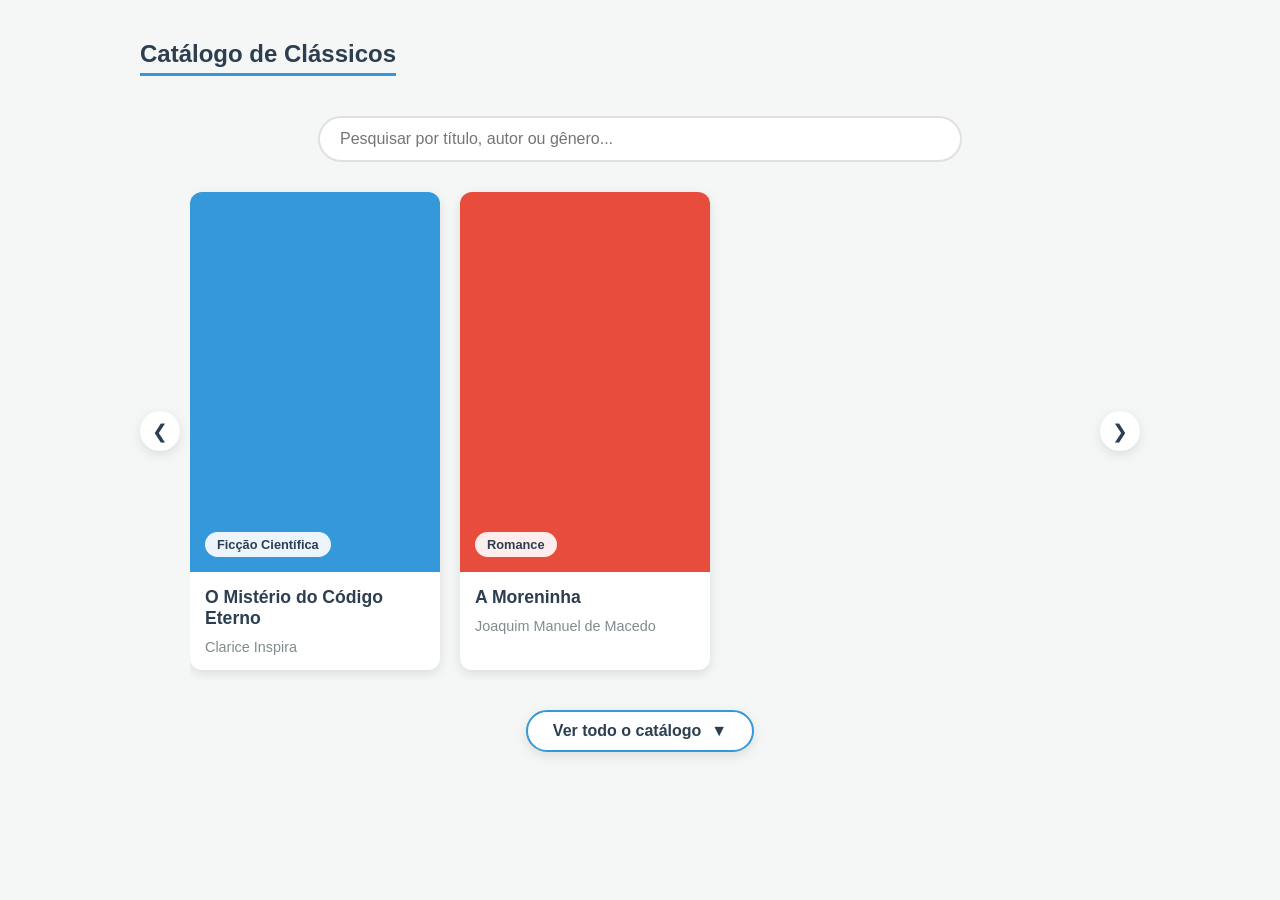
==== WEB3/index.html @ 163dcc1c "Implement search bar, favorites system and update docs - Added pill-shaped search bar to Index views" ====
<!DOCTYPE html>
<html lang="pt-br">
<head>
    <meta charset="UTF-8">
    <meta name="viewport" content="width=device-width, initial-scale=1.0">
    <title>Catálogo de Clássicos - Biblioteca</title>
    <link rel="stylesheet" href="Livro/style.css">
    <style>
        .autor-link-hover {
            transition: color 0.2s;
            cursor: pointer;
            color: #7f8c8d;
        }
        .autor-link-hover:hover {
            color: var(--primary);
            text-decoration: underline;
        }
        .search-container {
            margin-bottom: 20px;
            display: flex;
            justify-content: center;
        }
        .search-input {
            width: 100%;
            max-width: 600px;
            padding: 12px 20px;
            border: 2px solid #e0e0e0;
            border-radius: 30px; /* Pill-shaped design */
            font-size: 1rem;
            outline: none;
            transition: border-color 0.3s ease, box-shadow 0.3s ease;
        }
        .search-input:focus {
            border-color: var(--primary);
            box-shadow: 0 0 8px rgba(44, 62, 80, 0.2);
        }
        /* Estilos do index que faltam no Livro/style.css */
        .carousel-container { position: relative; padding: 0 50px; margin-bottom: 30px; }
        .livros-grid { display: flex; overflow-x: auto; gap: 20px; padding: 10px 0; scroll-behavior: smooth; }
        .livros-grid.expandido { flex-wrap: wrap; overflow-x: visible; }
        .livros-grid::-webkit-scrollbar { display: none; }
        .livro-card { flex: 0 0 250px; background: var(--white); border-radius: 12px; overflow: hidden; box-shadow: var(--shadow); transition: transform 0.3s; }
        .livro-card:hover { transform: translateY(-5px); }
        .livro-capa-placeholder { height: 350px; position: relative; display: flex; align-items: flex-end; padding: 15px; }
        .genero-tag { background: rgba(255,255,255,0.9); padding: 5px 12px; border-radius: 20px; font-size: 0.8rem; font-weight: bold; color: var(--primary); }
        .livro-info { padding: 15px; }
        .livro-info h4 { margin: 0 0 10px 0; font-size: 1.1rem; }
        .livro-info p { margin: 0; font-size: 0.9rem; color: var(--text-muted); }
        .nav-btn { position: absolute; top: 50%; transform: translateY(-50%); background: var(--white); border: none; border-radius: 50%; width: 40px; height: 40px; box-shadow: var(--shadow); cursor: pointer; font-size: 1.2rem; color: var(--primary); display: flex; align-items: center; justify-content: center; z-index: 10; }
        .nav-btn.left { left: 0; }
        .nav-btn.right { right: 0; }
        .nav-btn.escondido { display: none; }
        .expand-container { text-align: center; margin: 30px 0; }
        .expand-btn { background: var(--white); color: var(--primary); border: 2px solid var(--accent); padding: 10px 25px; border-radius: 25px; font-size: 1rem; font-weight: bold; cursor: pointer; transition: all 0.3s; display: inline-flex; align-items: center; gap: 10px; }
        .expand-btn:hover { background: var(--accent); color: var(--white); transform: translateY(-2px); }
        .expand-icon { transition: transform 0.3s; }
        .expand-icon.rodado { transform: rotate(180deg); }
    </style>
</head>
<body>

<div class="page-wrapper">
    <section class="biblioteca-header">
        <h2>Catálogo de Clássicos</h2>
    </section>

    <div class="search-container">
        <input type="text" id="searchInput" class="search-input" placeholder="Pesquisar por título, autor ou gênero..." oninput="filtrarLivros()" />
    </div>

    <div class="carousel-container">
        <button class="nav-btn left" onclick="scrollGrid(-1)">&#10094;</button>

        <div class="livros-grid" id="livrosGrid">
            <!-- Mock items for prototype -->
            <div class="livro-card">
                <a href="Livro/index.html" class="livro-card-link" style="text-decoration: none; color: inherit; flex-grow: 1; display: flex; flex-direction: column;">
                    <div class="livro-capa-placeholder" style="background-color: #3498db;">
                        <span class="genero-tag">Ficção Científica</span>
                    </div>
                    <div class="livro-info">
                        <h4>O Mistério do Código Eterno</h4>
                        <div onclick="abrirAutor(event, 'Clarice Inspira')">
                            <p class="autor-link-hover">Clarice Inspira</p>
                        </div>
                    </div>
                </a>
            </div>

            <div class="livro-card">
                <a href="Livro/index.html" class="livro-card-link" style="text-decoration: none; color: inherit; flex-grow: 1; display: flex; flex-direction: column;">
                    <div class="livro-capa-placeholder" style="background-color: #e74c3c;">
                        <span class="genero-tag">Romance</span>
                    </div>
                    <div class="livro-info">
                        <h4>A Moreninha</h4>
                        <div onclick="abrirAutor(event, 'Joaquim Manuel de Macedo')">
                            <p class="autor-link-hover">Joaquim Manuel de Macedo</p>
                        </div>
                    </div>
                </a>
            </div>
        </div>

        <button class="nav-btn right" onclick="scrollGrid(1)">&#10095;</button>
    </div>

    <div class="expand-container">
        <button class="expand-btn" id="expandBtn" onclick="toggleExpand()" aria-label="Expandir catálogo" aria-expanded="false">
            <span id="expandBtnText">Ver todo o catálogo</span>
            <span id="expandBtnIcon" class="expand-icon">&#x25BC;</span>
        </button>
    </div>

</div>

<script>
    function scrollGrid(direction) {
        const grid = document.getElementById('livrosGrid');
        const scrollAmount = 300;
        grid.scrollBy({ left: direction * scrollAmount, behavior: 'smooth' });
    }

    function toggleExpand() {
        const grid = document.getElementById('livrosGrid');
        const btn = document.getElementById('expandBtn');
        const navBtns = document.querySelectorAll('.nav-btn');
        const btnIcon = document.getElementById('expandBtnIcon');

        grid.classList.toggle('expandido');
        btnIcon.classList.toggle('rodado');

        navBtns.forEach(navBtn => navBtn.classList.toggle('escondido'));

        const btnText = document.getElementById('expandBtnText');
        if (grid.classList.contains('expandido')) {
            btn.setAttribute('aria-expanded', 'true');
            btn.setAttribute('aria-label', 'Recolher catálogo');
            btnText.innerText = "Recolher catálogo";
        } else {
            btn.setAttribute('aria-expanded', 'false');
            btn.setAttribute('aria-label', 'Expandir catálogo');
            btnText.innerText = "Ver todo o catálogo";
        }
    }

    function filtrarLivros() {
        const input = document.getElementById('searchInput');
        const filter = input.value.toLowerCase();
        const cards = document.querySelectorAll('.livro-card');

        cards.forEach(card => {
            const titulo = card.querySelector('h4').textContent.toLowerCase();
            const autor = card.querySelector('.autor-link-hover').textContent.toLowerCase();
            const genero = card.querySelector('.genero-tag').textContent.toLowerCase();

            if (titulo.includes(filter) || autor.includes(filter) || genero.includes(filter)) {
                card.style.display = 'flex';
            } else {
                card.style.display = 'none';
            }
        });
    }

    function abrirAutor(event, nomeAutor) {
        event.stopPropagation();
        event.preventDefault();
        window.location.href = 'Autor/index.html';
    }
</script>
</body>
</html>
---- WEB3/Livro/style.css ----
/* Variáveis baseadas no seu biblioteca.css */
:root {
    --primary: #2c3e50;
    --accent: #3498db;
    --bg-light: #f4f7f6;
    --white: #ffffff;
    --shadow: 0 4px 12px rgba(0,0,0,0.1);
    --text-muted: #7f8c8d;
}

body {
    background-color: var(--bg-light);
    margin: 0;
    padding: 0;
    font-family: 'Segoe UI', Roboto, sans-serif;
    color: var(--primary);
}

.page-wrapper {
    max-width: 1000px;
    margin: 0 auto;
    padding: 40px 20px;
}

.biblioteca-header {
    margin-bottom: 40px;
    display: flex;
    flex-direction: column;
    align-items: flex-start;
}

.back-link {
    text-decoration: none;
    color: var(--accent);
    font-size: 0.9rem;
    margin-bottom: 10px;
    transition: color 0.2s;
}

.back-link:hover {
    color: var(--primary);
}

.biblioteca-header h2 {
    margin: 0;
    border-bottom: 3px solid var(--accent);
    padding-bottom: 5px;
}

/* Hero Section */
.livro-hero {
    display: grid;
    grid-template-columns: 300px 1fr;
    gap: 40px;
    background: var(--white);
    padding: 30px;
    border-radius: 12px;
    box-shadow: var(--shadow);
    margin-bottom: 30px;
}

.livro-capa-detalhe {
    height: 420px;
    border-radius: 10px;
    position: relative;
    display: flex;
    align-items: flex-end;
    padding: 15px;
    box-shadow: var(--shadow);
}

.livro-header-info h1 {
    font-size: 2.2rem;
    margin-top: 0;
    color: var(--primary);
}

.autor-nome {
    font-size: 1.1rem;
    color: var(--text-muted);
    margin-bottom: 25px;
}

.meta-info {
    display: flex;
    flex-wrap: wrap;
    gap: 20px;
    margin-bottom: 30px;
    padding: 15px 0;
    border-top: 1px solid #eee;
    border-bottom: 1px solid #eee;
}

.meta-item {
    font-size: 0.9rem;
}

/* Reaproveitamento do estilo de botão do original */
.expand-btn {
    background: var(--white);
    border: 2px solid var(--accent);
    color: var(--primary);
    font-size: 1rem;
    font-weight: 600;
    padding: 12px 30px;
    border-radius: 30px;
    cursor: pointer;
    box-shadow: var(--shadow);
    transition: all 0.3s ease-in-out;
}

.expand-btn:hover {
    background: var(--accent);
    color: var(--white);
    transform: translateY(-2px);
    box-shadow: 0 6px 16px rgba(52, 152, 219, 0.3);
}

/* Seção de Informações Inferior */
.info-secao {
    display: grid;
    grid-template-columns: 1.5fr 1fr;
    gap: 30px;
}

.info-box, .info-extras {
    background: var(--white);
    padding: 25px;
    border-radius: 12px;
    box-shadow: var(--shadow);
}

.info-box h3, .info-extras h3 {
    margin-top: 0;
    color: var(--accent);
    border-left: 4px solid var(--accent);
    padding-left: 10px;
}

.info-box p {
    line-height: 1.8;
    color: #444;
}

/* Autor Estilo */
.autor-card {
    display: flex;
    gap: 15px;
    margin-top: 20px;
}

.autor-foto-placeholder {
    width: 80px;
    height: 80px;
    background: var(--bg-light);
    border-radius: 50%;
    display: flex;
    align-items: center;
    justify-content: center;
    flex-shrink: 0;
    border: 2px solid #eee;
}

.autor-bio h4 {
    margin: 0 0 5px 0;
    font-size: 1rem;
}

.autor-bio p {
    font-size: 0.85rem;
    margin: 0;
    color: var(--text-muted);
}

.genero-tag {
    background: var(--accent);
    color: white;
    padding: 5px 15px;
    border-radius: 20px;
    font-size: 0.8rem;
}

.icon { font-size: 1.5rem; color: #ccc; }

/* Responsividade */
@media (max-width: 768px) {
    .livro-hero { grid-template-columns: 1fr; text-align: center; }
    .livro-capa-detalhe { height: 350px; width: 250px; margin: 0 auto; }
    .info-secao { grid-template-columns: 1fr; }
    .meta-info { justify-content: center; }
    .autor-card { flex-direction: column; align-items: center; text-align: center; }
}
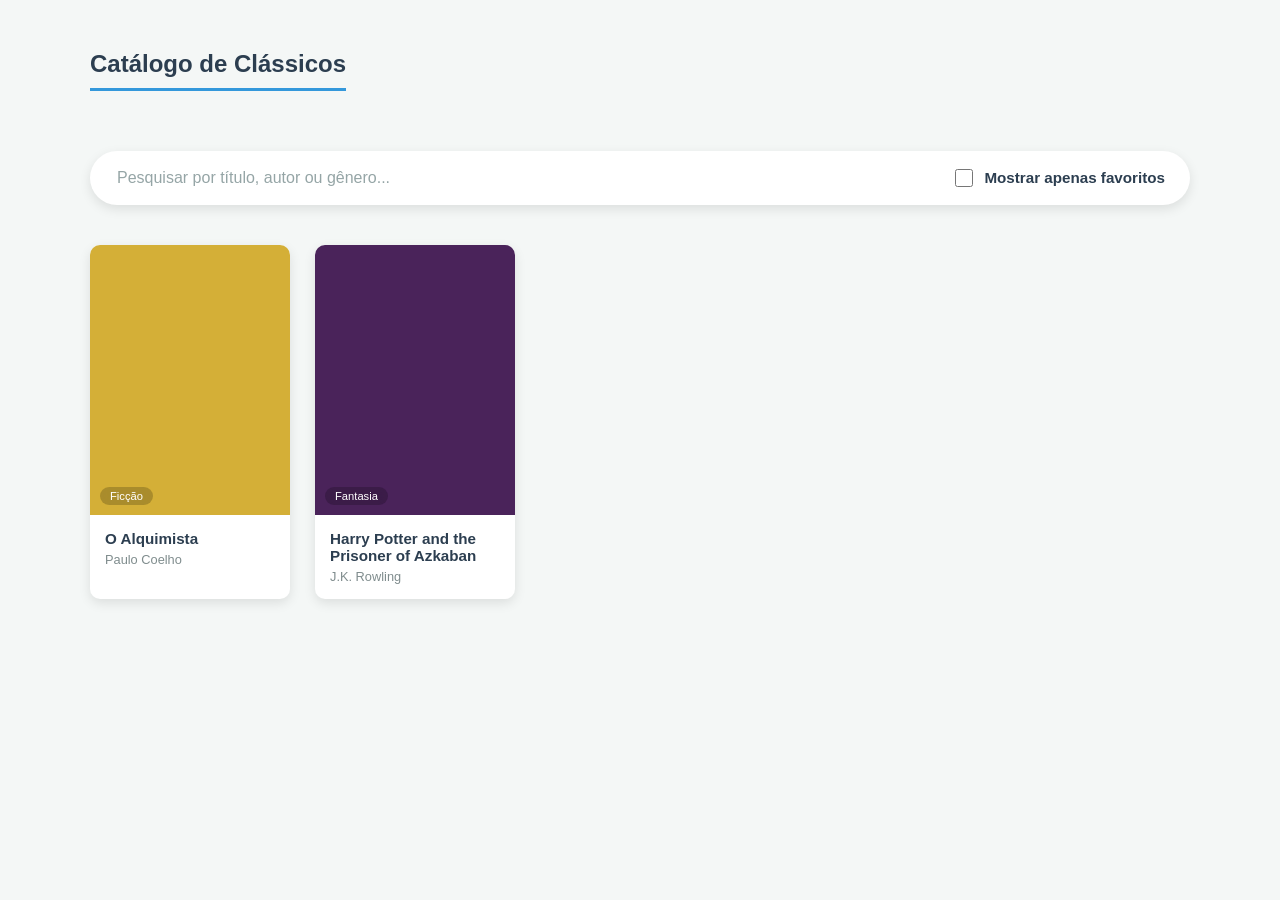
==== commit dc730cdf: "feat: implement search and favorites system - Implement logic in `Views/Biblioteca/Livro.cshtml` to " ====
--- a/WEB3/index.html
+++ b/WEB3/index.html
@@ -4,84 +4,82 @@
     <meta charset="UTF-8">
     <meta name="viewport" content="width=device-width, initial-scale=1.0">
     <title>Catálogo de Clássicos - Biblioteca</title>
-    <link rel="stylesheet" href="Livro/style.css">
+    <link rel="stylesheet" href="Autor/Autor.css">
     <style>
-        .autor-link-hover {
-            transition: color 0.2s;
+        /* --- SEARCH AND FILTER --- */
+        .search-filter-container {
+            display: flex;
+            justify-content: space-between;
+            align-items: center;
+            background: var(--white);
+            padding: 15px 25px;
+            border-radius: 30px;
+            box-shadow: var(--shadow);
+            margin-bottom: 20px;
+            flex-wrap: wrap;
+            gap: 15px;
+        }
+
+        .search-input {
+            flex-grow: 1;
+            border: none;
+            outline: none;
+            font-size: 1rem;
+            color: var(--primary);
+            background: transparent;
+            min-width: 250px;
+        }
+
+        .search-input::placeholder {
+            color: #95a5a6;
+        }
+
+        .favoritos-filter-label {
+            display: flex;
+            align-items: center;
+            gap: 8px;
+            font-weight: 600;
+            color: var(--primary);
             cursor: pointer;
-            color: #7f8c8d;
+            font-size: 0.95rem;
         }
-        .autor-link-hover:hover {
-            color: var(--primary);
-            text-decoration: underline;
+
+        .favoritos-filter-label input[type="checkbox"] {
+            cursor: pointer;
+            width: 18px;
+            height: 18px;
+            accent-color: var(--accent);
         }
-        .search-container {
-            margin-bottom: 20px;
-            display: flex;
-            justify-content: center;
-        }
-        .search-input {
-            width: 100%;
-            max-width: 600px;
-            padding: 12px 20px;
-            border: 2px solid #e0e0e0;
-            border-radius: 30px; /* Pill-shaped design */
-            font-size: 1rem;
-            outline: none;
-            transition: border-color 0.3s ease, box-shadow 0.3s ease;
-        }
-        .search-input:focus {
-            border-color: var(--primary);
-            box-shadow: 0 0 8px rgba(44, 62, 80, 0.2);
-        }
-        /* Estilos do index que faltam no Livro/style.css */
-        .carousel-container { position: relative; padding: 0 50px; margin-bottom: 30px; }
-        .livros-grid { display: flex; overflow-x: auto; gap: 20px; padding: 10px 0; scroll-behavior: smooth; }
-        .livros-grid.expandido { flex-wrap: wrap; overflow-x: visible; }
-        .livros-grid::-webkit-scrollbar { display: none; }
-        .livro-card { flex: 0 0 250px; background: var(--white); border-radius: 12px; overflow: hidden; box-shadow: var(--shadow); transition: transform 0.3s; }
-        .livro-card:hover { transform: translateY(-5px); }
-        .livro-capa-placeholder { height: 350px; position: relative; display: flex; align-items: flex-end; padding: 15px; }
-        .genero-tag { background: rgba(255,255,255,0.9); padding: 5px 12px; border-radius: 20px; font-size: 0.8rem; font-weight: bold; color: var(--primary); }
-        .livro-info { padding: 15px; }
-        .livro-info h4 { margin: 0 0 10px 0; font-size: 1.1rem; }
-        .livro-info p { margin: 0; font-size: 0.9rem; color: var(--text-muted); }
-        .nav-btn { position: absolute; top: 50%; transform: translateY(-50%); background: var(--white); border: none; border-radius: 50%; width: 40px; height: 40px; box-shadow: var(--shadow); cursor: pointer; font-size: 1.2rem; color: var(--primary); display: flex; align-items: center; justify-content: center; z-index: 10; }
-        .nav-btn.left { left: 0; }
-        .nav-btn.right { right: 0; }
-        .nav-btn.escondido { display: none; }
-        .expand-container { text-align: center; margin: 30px 0; }
-        .expand-btn { background: var(--white); color: var(--primary); border: 2px solid var(--accent); padding: 10px 25px; border-radius: 25px; font-size: 1rem; font-weight: bold; cursor: pointer; transition: all 0.3s; display: inline-flex; align-items: center; gap: 10px; }
-        .expand-btn:hover { background: var(--accent); color: var(--white); transform: translateY(-2px); }
-        .expand-icon { transition: transform 0.3s; }
-        .expand-icon.rodado { transform: rotate(180deg); }
     </style>
 </head>
 <body>
 
 <div class="page-wrapper">
+
     <section class="biblioteca-header">
         <h2>Catálogo de Clássicos</h2>
     </section>
 
-    <div class="search-container">
-        <input type="text" id="searchInput" class="search-input" placeholder="Pesquisar por título, autor ou gênero..." oninput="filtrarLivros()" />
+    <!-- Search Bar & Favorites Filter -->
+    <div class="search-filter-container">
+        <input type="text" id="searchInput" class="search-input" oninput="filtrarLivros()" placeholder="Pesquisar por título, autor ou gênero..." />
+        <label class="favoritos-filter-label">
+            <input type="checkbox" id="cbMostrarFavoritos" onchange="filtrarLivros()" /> Mostrar apenas favoritos
+        </label>
     </div>
 
     <div class="carousel-container">
-        <button class="nav-btn left" onclick="scrollGrid(-1)">&#10094;</button>
+        <div class="livros-grid expandido" id="livrosGrid">
 
-        <div class="livros-grid" id="livrosGrid">
-            <!-- Mock items for prototype -->
             <div class="livro-card">
                 <a href="Livro/index.html" class="livro-card-link" style="text-decoration: none; color: inherit; flex-grow: 1; display: flex; flex-direction: column;">
-                    <div class="livro-capa-placeholder" style="background-color: #3498db;">
-                        <span class="genero-tag">Ficção Científica</span>
+                    <div class="livro-capa-placeholder" style="background-color: #D4AF37;">
+                        <span class="genero-tag">Ficção</span>
                     </div>
                     <div class="livro-info">
-                        <h4>O Mistério do Código Eterno</h4>
-                        <div onclick="abrirAutor(event, 'Clarice Inspira')">
-                            <p class="autor-link-hover">Clarice Inspira</p>
+                        <h4>O Alquimista</h4>
+                        <div>
+                            <p class="autor-link-hover">Paulo Coelho</p>
                         </div>
                     </div>
                 </a>
@@ -89,84 +87,54 @@
 
             <div class="livro-card">
                 <a href="Livro/index.html" class="livro-card-link" style="text-decoration: none; color: inherit; flex-grow: 1; display: flex; flex-direction: column;">
-                    <div class="livro-capa-placeholder" style="background-color: #e74c3c;">
-                        <span class="genero-tag">Romance</span>
+                    <div class="livro-capa-placeholder" style="background-color: #4A235A;">
+                        <span class="genero-tag">Fantasia</span>
                     </div>
                     <div class="livro-info">
-                        <h4>A Moreninha</h4>
-                        <div onclick="abrirAutor(event, 'Joaquim Manuel de Macedo')">
-                            <p class="autor-link-hover">Joaquim Manuel de Macedo</p>
+                        <h4>Harry Potter and the Prisoner of Azkaban</h4>
+                        <div>
+                            <p class="autor-link-hover">J.K. Rowling</p>
                         </div>
                     </div>
                 </a>
             </div>
+
         </div>
-
-        <button class="nav-btn right" onclick="scrollGrid(1)">&#10095;</button>
-    </div>
-
-    <div class="expand-container">
-        <button class="expand-btn" id="expandBtn" onclick="toggleExpand()" aria-label="Expandir catálogo" aria-expanded="false">
-            <span id="expandBtnText">Ver todo o catálogo</span>
-            <span id="expandBtnIcon" class="expand-icon">&#x25BC;</span>
-        </button>
     </div>
 
 </div>
 
 <script>
-    function scrollGrid(direction) {
-        const grid = document.getElementById('livrosGrid');
-        const scrollAmount = 300;
-        grid.scrollBy({ left: direction * scrollAmount, behavior: 'smooth' });
-    }
+    function filtrarLivros() {
+        const query = document.getElementById('searchInput').value.toLowerCase();
+        const mostrarFavoritos = document.getElementById('cbMostrarFavoritos').checked;
+        const livros = document.querySelectorAll('.livro-card');
 
-    function toggleExpand() {
-        const grid = document.getElementById('livrosGrid');
-        const btn = document.getElementById('expandBtn');
-        const navBtns = document.querySelectorAll('.nav-btn');
-        const btnIcon = document.getElementById('expandBtnIcon');
+        let favoritos = [];
+        if (mostrarFavoritos) {
+            favoritos = JSON.parse(localStorage.getItem('bibliotecaFavoritos')) || [];
+        }
 
-        grid.classList.toggle('expandido');
-        btnIcon.classList.toggle('rodado');
+        livros.forEach(card => {
+            const titulo = card.querySelector('h4').innerText.toLowerCase();
+            const autor = card.querySelector('.autor-link-hover').innerText.toLowerCase();
+            const genero = card.querySelector('.genero-tag').innerText.toLowerCase();
 
-        navBtns.forEach(navBtn => navBtn.classList.toggle('escondido'));
+            const matchesSearch = titulo.includes(query) || autor.includes(query) || genero.includes(query);
 
-        const btnText = document.getElementById('expandBtnText');
-        if (grid.classList.contains('expandido')) {
-            btn.setAttribute('aria-expanded', 'true');
-            btn.setAttribute('aria-label', 'Recolher catálogo');
-            btnText.innerText = "Recolher catálogo";
-        } else {
-            btn.setAttribute('aria-expanded', 'false');
-            btn.setAttribute('aria-label', 'Expandir catálogo');
-            btnText.innerText = "Ver todo o catálogo";
-        }
-    }
+            let matchesFavorito = true;
+            if (mostrarFavoritos) {
+                const originalTitulo = card.querySelector('h4').innerText;
+                matchesFavorito = favoritos.includes(originalTitulo);
+            }
 
-    function filtrarLivros() {
-        const input = document.getElementById('searchInput');
-        const filter = input.value.toLowerCase();
-        const cards = document.querySelectorAll('.livro-card');
-
-        cards.forEach(card => {
-            const titulo = card.querySelector('h4').textContent.toLowerCase();
-            const autor = card.querySelector('.autor-link-hover').textContent.toLowerCase();
-            const genero = card.querySelector('.genero-tag').textContent.toLowerCase();
-
-            if (titulo.includes(filter) || autor.includes(filter) || genero.includes(filter)) {
+            if (matchesSearch && matchesFavorito) {
                 card.style.display = 'flex';
             } else {
                 card.style.display = 'none';
             }
         });
     }
-
-    function abrirAutor(event, nomeAutor) {
-        event.stopPropagation();
-        event.preventDefault();
-        window.location.href = 'Autor/index.html';
-    }
 </script>
 </body>
 </html>
--- a/WEB3/Autor/Autor.css
+++ b/WEB3/Autor/Autor.css
@@ -0,0 +1,197 @@
+:root {
+--primary: #2c3e50;
+--accent: #3498db;
+--bg-light: #f4f7f6;
+--white: #ffffff;
+--shadow: 0 4px 12px rgba(0,0,0,0.1);
+--text-muted: #7f8c8d;
+}
+
+body {
+background-color: var(--bg-light);
+margin: 0;
+padding: 0;
+font-family: 'Segoe UI', Roboto, sans-serif;
+color: var(--primary);
+}
+
+.page-wrapper {
+max-width: 1100px;
+margin: 0 auto;
+padding: 40px 20px;
+}
+
+.biblioteca-header {
+margin-bottom: 40px;
+}
+
+.biblioteca-header h2 {
+color: var(--primary);
+border-bottom: 3px solid var(--accent);
+display: inline-block;
+padding-bottom: 10px;
+margin-top: 10px;
+}
+
+.voltar-link {
+text-decoration: none;
+color: var(--accent);
+font-weight: 600;
+font-size: 0.9rem;
+transition: color 0.2s;
+}
+
+.voltar-link:hover { color: var(--primary); }
+
+/* --- SEÇÃO DO AUTOR --- */
+.autor-hero {
+display: grid;
+grid-template-columns: 200px 1fr;
+gap: 40px;
+background: var(--white);
+padding: 40px;
+border-radius: 12px;
+box-shadow: var(--shadow);
+margin-bottom: 30px;
+align-items: center;
+}
+
+.autor-foto-grande {
+width: 200px;
+height: 200px;
+background: #e0e0e0;
+border-radius: 50%;
+display: flex;
+align-items: center;
+justify-content: center;
+border: 5px solid var(--white);
+box-shadow: var(--shadow);
+}
+
+.emoji-autor { font-size: 5rem; }
+
+.autor-essencial h1 {
+margin: 0;
+font-size: 2.5rem;
+color: var(--primary);
+}
+
+.autor-tagline {
+font-size: 1.1rem;
+color: var(--accent);
+margin: 5px 0 25px 0;
+font-style: italic;
+}
+
+.autor-metadados {
+display: flex;
+flex-wrap: wrap;
+gap: 30px;
+}
+
+.meta-dado {
+display: flex;
+flex-direction: column;
+}
+
+.rotulo {
+font-size: 0.75rem;
+text-transform: uppercase;
+color: var(--text-muted);
+letter-spacing: 1px;
+}
+
+.valor {
+font-weight: 600;
+color: var(--primary);
+}
+
+/* --- SEÇÃO DE CONTEÚDO --- */
+.info-secao {
+display: grid;
+grid-template-columns: 2fr 1fr;
+gap: 30px;
+margin-bottom: 50px;
+}
+
+.info-box, .info-extras {
+background: var(--white);
+padding: 30px;
+border-radius: 12px;
+box-shadow: var(--shadow);
+}
+
+.info-box h3, .obras-secao h3 {
+color: var(--primary);
+border-left: 5px solid var(--accent);
+padding-left: 15px;
+margin-top: 0;
+margin-bottom: 20px;
+}
+
+.info-box p {
+line-height: 1.8;
+color: #444;
+}
+
+.extra-item {
+display: flex;
+align-items: center;
+gap: 15px;
+margin-bottom: 15px;
+padding: 15px;
+background: var(--bg-light);
+border-radius: 8px;
+}
+
+.icon { font-size: 1.5rem; }
+
+/* --- REUTILIZAÇÃO DO GRID DE LIVROS --- */
+.obras-secao {
+margin-top: 20px;
+}
+
+.livros-grid.expandido {
+display: grid;
+grid-template-columns: repeat(auto-fill, minmax(200px, 1fr));
+gap: 25px;
+padding: 20px 0;
+}
+
+.livro-card {
+background: var(--white);
+border-radius: 10px;
+box-shadow: var(--shadow);
+transition: transform 0.2s;
+overflow: hidden;
+}
+
+.livro-card:hover { transform: translateY(-5px); }
+
+.livro-capa-placeholder {
+height: 250px;
+position: relative;
+display: flex;
+align-items: flex-end;
+padding: 10px;
+}
+
+.genero-tag {
+background: rgba(0,0,0,0.2);
+backdrop-filter: blur(5px);
+color: white;
+padding: 3px 10px;
+border-radius: 20px;
+font-size: 0.7rem;
+}
+
+.livro-info { padding: 15px; }
+.livro-info h4 { margin: 0; color: var(--primary); font-size: 0.95rem; }
+.livro-info p { margin: 5px 0 0; color: var(--text-muted); font-size: 0.8rem; }
+
+/* Responsividade */
+@media (max-width: 768px) {
+.autor-hero { grid-template-columns: 1fr; text-align: center; justify-items: center; }
+.autor-metadados { justify-content: center; }
+.info-secao { grid-template-columns: 1fr; }
+}
